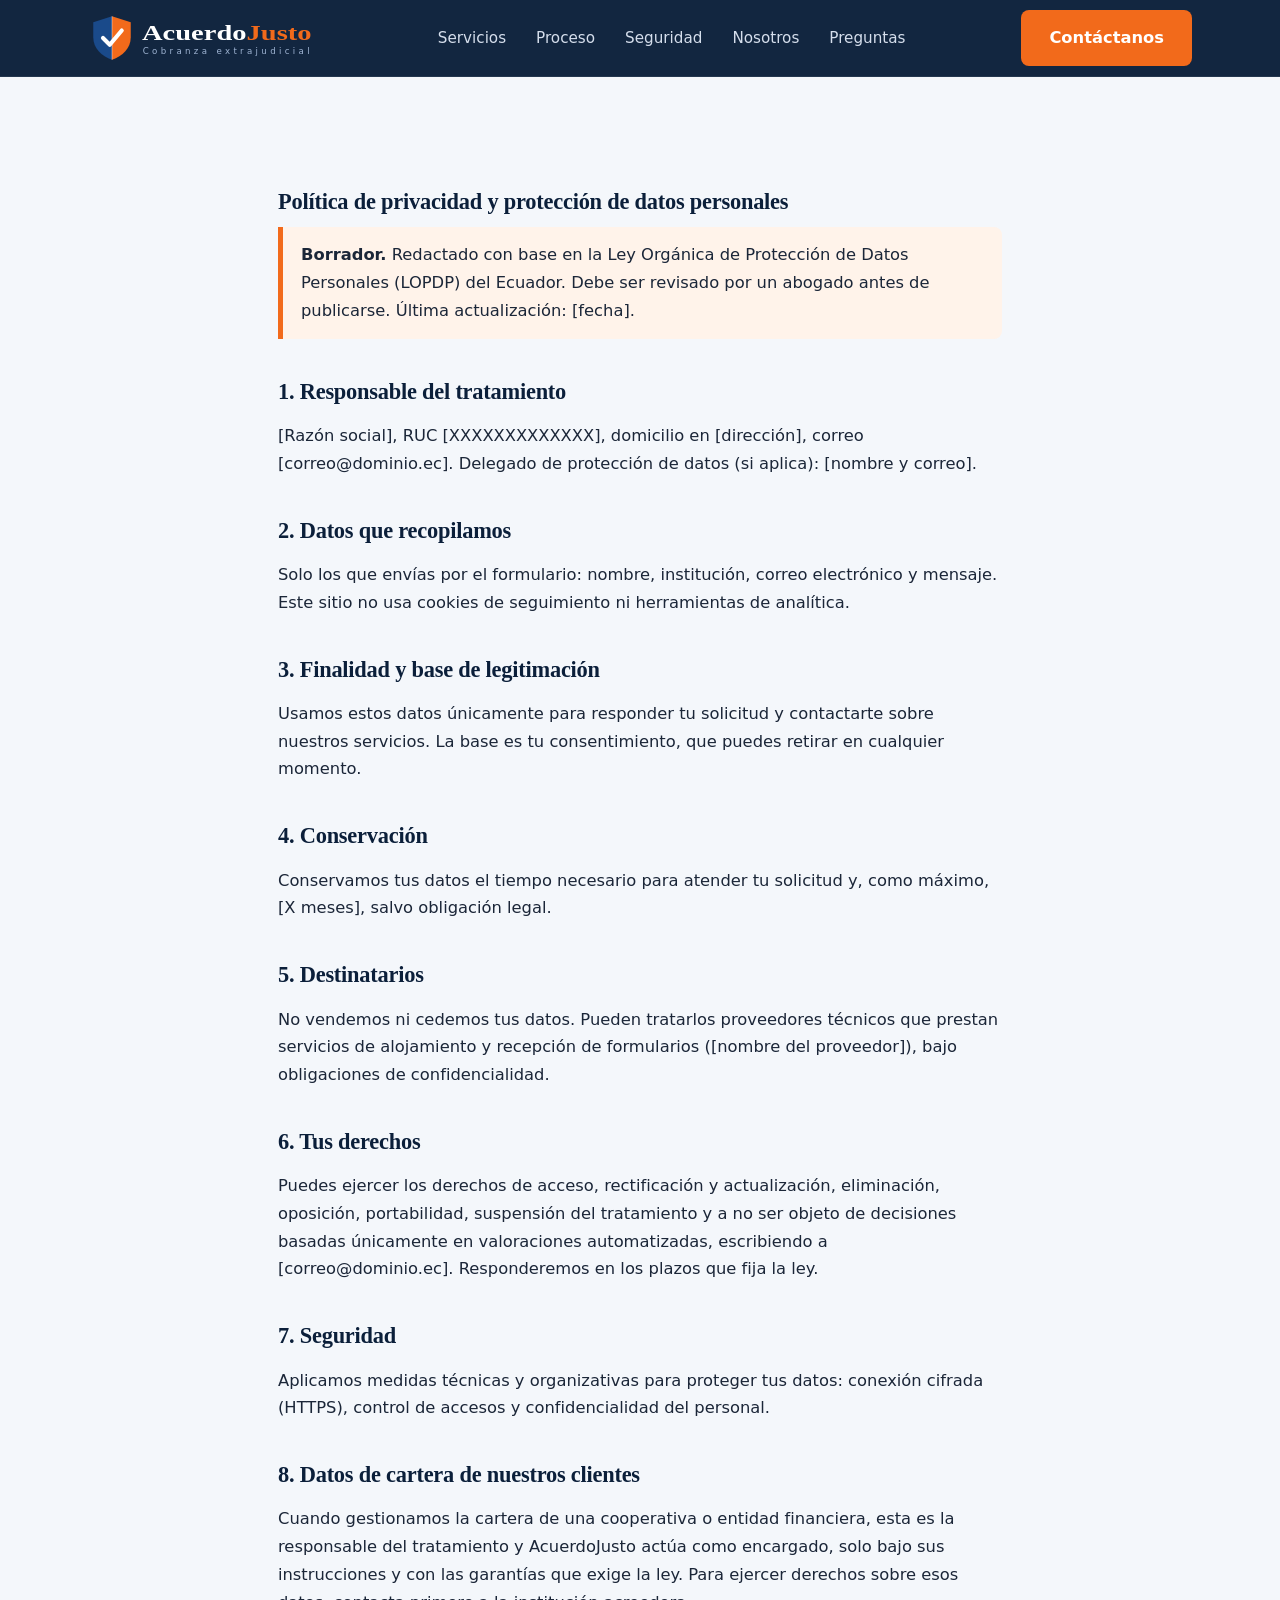
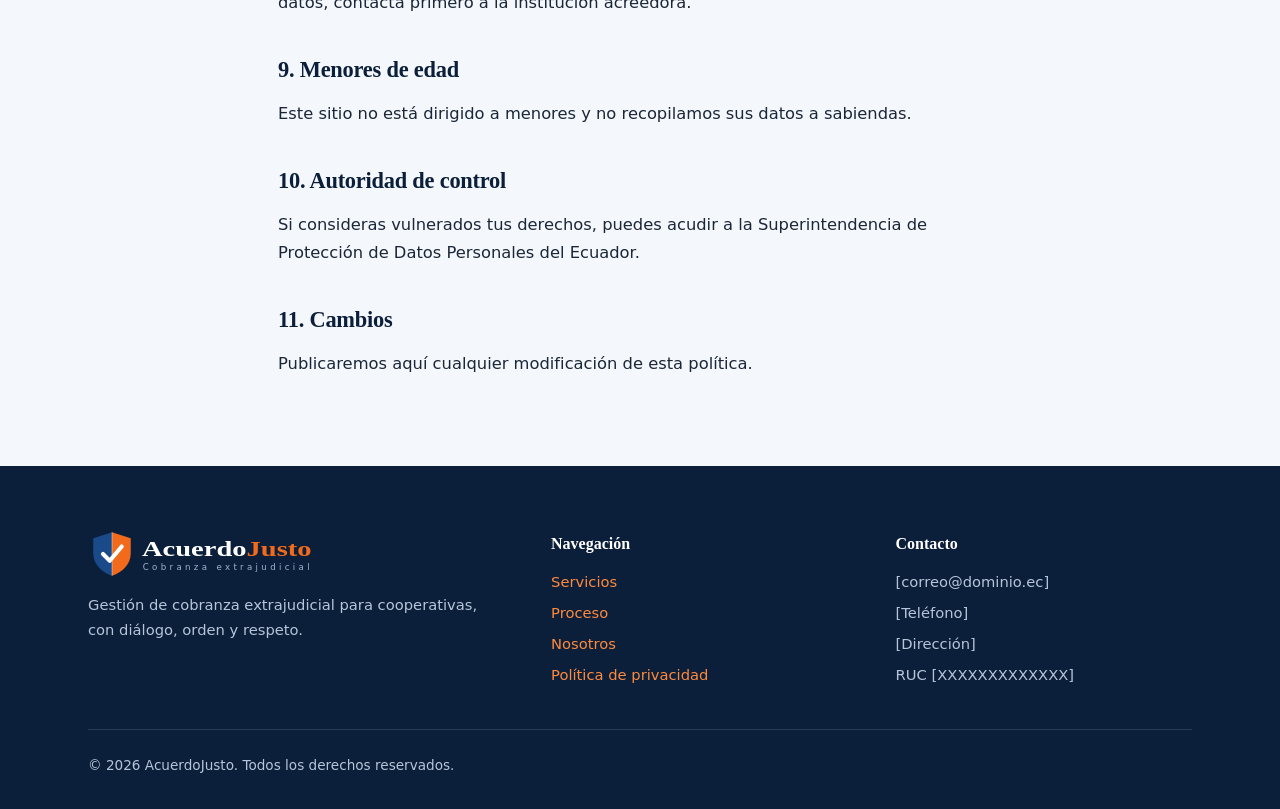
==== privacidad.html @ a8694ea5 "Publicar sitio INFORCOBRO Co-authored-by: Copilot <223556219+Copilot@users.noreply.github.com>" ====
<!doctype html>
<html lang="es">
  <head>
    <meta charset="utf-8" />
    <meta
      name="viewport"
      content="width=device-width, initial-scale=1, viewport-fit=cover"
    />
    <meta
      http-equiv="Content-Security-Policy"
      content="default-src 'none'; style-src 'self'; script-src 'self'; img-src 'self' data:; connect-src 'self' https://formspree.io; form-action https://formspree.io; base-uri 'none'"
    />
    <meta name="referrer" content="no-referrer" />
    <link rel="icon" href="assets/logo-icon.svg" type="image/svg+xml" />
    <link rel="stylesheet" href="css/styles.css" />
    <title>Política de privacidad | AcuerdoJusto</title>
  </head>
  <body>
    <header class="top">
      <div class="w nav">
        <a href="index.html#inicio"
          ><img src="assets/logo.svg" alt="AcuerdoJusto"
        /></a>
        <ul>
          <li><a href="index.html#servicios">Servicios</a></li>
          <li><a href="index.html#proceso">Proceso</a></li>
          <li><a href="index.html#seguridad">Seguridad</a></li>
          <li><a href="index.html#nosotros">Nosotros</a></li>
          <li><a href="index.html#faq">Preguntas</a></li>
        </ul>
        <a class="btn" href="index.html#contacto">Contáctanos</a>
      </div>
    </header>
    <main class="legal">
      <h2>Política de privacidad y protección de datos personales</h2>
      <p class="note">
        <b>Borrador.</b> Redactado con base en la Ley Orgánica de Protección de
        Datos Personales (LOPDP) del Ecuador. Debe ser revisado por un abogado
        antes de publicarse. Última actualización: [fecha].
      </p>
      <h2>1. Responsable del tratamiento</h2>
      <p>
        [Razón social], RUC [XXXXXXXXXXXXX], domicilio en [dirección], correo
        [correo@dominio.ec]. Delegado de protección de datos (si aplica):
        [nombre y correo].
      </p>
      <h2>2. Datos que recopilamos</h2>
      <p>
        Solo los que envías por el formulario: nombre, institución, correo
        electrónico y mensaje. Este sitio no usa cookies de seguimiento ni
        herramientas de analítica.
      </p>
      <h2>3. Finalidad y base de legitimación</h2>
      <p>
        Usamos estos datos únicamente para responder tu solicitud y contactarte
        sobre nuestros servicios. La base es tu consentimiento, que puedes
        retirar en cualquier momento.
      </p>
      <h2>4. Conservación</h2>
      <p>
        Conservamos tus datos el tiempo necesario para atender tu solicitud y,
        como máximo, [X meses], salvo obligación legal.
      </p>
      <h2>5. Destinatarios</h2>
      <p>
        No vendemos ni cedemos tus datos. Pueden tratarlos proveedores técnicos
        que prestan servicios de alojamiento y recepción de formularios ([nombre
        del proveedor]), bajo obligaciones de confidencialidad.
      </p>
      <h2>6. Tus derechos</h2>
      <p>
        Puedes ejercer los derechos de acceso, rectificación y actualización,
        eliminación, oposición, portabilidad, suspensión del tratamiento y a no
        ser objeto de decisiones basadas únicamente en valoraciones
        automatizadas, escribiendo a [correo@dominio.ec]. Responderemos en los
        plazos que fija la ley.
      </p>
      <h2>7. Seguridad</h2>
      <p>
        Aplicamos medidas técnicas y organizativas para proteger tus datos:
        conexión cifrada (HTTPS), control de accesos y confidencialidad del
        personal.
      </p>
      <h2>8. Datos de cartera de nuestros clientes</h2>
      <p>
        Cuando gestionamos la cartera de una cooperativa o entidad financiera,
        esta es la responsable del tratamiento y AcuerdoJusto actúa como
        encargado, solo bajo sus instrucciones y con las garantías que exige la
        ley. Para ejercer derechos sobre esos datos, contacta primero a la
        institución acreedora.
      </p>
      <h2>9. Menores de edad</h2>
      <p>
        Este sitio no está dirigido a menores y no recopilamos sus datos a
        sabiendas.
      </p>
      <h2>10. Autoridad de control</h2>
      <p>
        Si consideras vulnerados tus derechos, puedes acudir a la
        Superintendencia de Protección de Datos Personales del Ecuador.
      </p>
      <h2>11. Cambios</h2>
      <p>Publicaremos aquí cualquier modificación de esta política.</p>
    </main>
    <footer>
      <div class="w">
        <div class="fg">
          <div>
            <img src="assets/logo.svg" alt="AcuerdoJusto" />
            <p>
              Gestión de cobranza extrajudicial para cooperativas, con diálogo,
              orden y respeto.
            </p>
          </div>
          <div>
            <h4>Navegación</h4>
            <p><a href="index.html#servicios">Servicios</a></p>
            <p><a href="index.html#proceso">Proceso</a></p>
            <p><a href="index.html#nosotros">Nosotros</a></p>
            <p><a href="privacidad.html">Política de privacidad</a></p>
          </div>
          <div>
            <h4>Contacto</h4>
            <p>[correo@dominio.ec]</p>
            <p>[Teléfono]</p>
            <p>[Dirección]</p>
            <p>RUC [XXXXXXXXXXXXX]</p>
          </div>
        </div>
        <div class="copy">
          © 2026 AcuerdoJusto. Todos los derechos reservados.
        </div>
      </div>
    </footer>
  </body>
</html>
---- css/styles.css ----
:root {
  --navy: #0b1f3a;
  --navy2: #12305a;
  --blue: #1a4a8a;
  --or: #f26a1b;
  --or2: #ff8a3d;
  --bg: #f4f7fb;
  --tx: #1b2638;
  --mu: #5a6679;
  --bd: #dce3ee;
  --serif: Georgia, "Times New Roman", serif;
  --sans: system-ui, -apple-system, "Segoe UI", Roboto, sans-serif;
  --sh: 0 14px 40px rgba(11, 31, 58, 0.12);
}
* {
  box-sizing: border-box;
}
html {
  scroll-behavior: smooth;
  scroll-padding-top: 84px;
}
body {
  margin: 0;
  font: 1.02rem/1.7 var(--sans);
  background: var(--bg);
  color: var(--tx);
}
h1,
h2,
h3 {
  font-family: var(--serif);
  line-height: 1.2;
  margin: 0 0 0.5em;
}
h2 {
  font-size: clamp(1.8rem, 3.2vw, 2.5rem);
  color: var(--navy);
  letter-spacing: -0.01em;
}
a {
  color: inherit;
}
.w {
  max-width: 1160px;
  margin: auto;
  padding: 0 28px;
}
:focus-visible {
  outline: 3px solid var(--or2);
  outline-offset: 2px;
}
.sprite {
  position: absolute;
  width: 0;
  height: 0;
  overflow: hidden;
}
.ic {
  width: 24px;
  height: 24px;
  fill: none;
  stroke: currentColor;
  stroke-width: 1.8;
  stroke-linecap: round;
  stroke-linejoin: round;
  flex: none;
}
.top {
  position: sticky;
  top: 0;
  z-index: 20;
  background: rgba(11, 31, 58, 0.97);
  border-bottom: 1px solid rgba(255, 255, 255, 0.08);
  padding-top: env(safe-area-inset-top, 0);
}
.nav {
  display: flex;
  align-items: center;
  justify-content: space-between;
  height: 76px;
}
.nav img {
  height: 48px;
  display: block;
}
.nav ul {
  display: flex;
  gap: 30px;
  list-style: none;
  margin: 0;
  padding: 0;
}
.nav ul a {
  color: #d5deec;
  text-decoration: none;
  font-size: 0.95rem;
}
.nav ul a:hover {
  color: var(--or2);
}
.btn {
  display: inline-flex;
  align-items: center;
  gap: 8px;
  background: var(--or);
  color: #fff;
  padding: 14px 28px;
  border-radius: 8px;
  border: 0;
  text-decoration: none;
  cursor: pointer;
  font: inherit;
  font-weight: 700;
  transition:
    background 0.2s,
    transform 0.2s;
}
.btn:hover {
  background: var(--or2);
  transform: translateY(-1px);
}
.btn.ghost {
  background: none;
  border: 2px solid rgba(255, 255, 255, 0.7);
  padding: 12px 26px;
}
.btn.ghost:hover {
  background: rgba(255, 255, 255, 0.1);
}
.btn.white {
  background: #fff;
  color: var(--navy);
}
.btn.white:hover {
  background: #fff1e7;
}
.hero {
  background:
    url(../assets/pattern.svg),
    radial-gradient(circle at 80% 30%, var(--blue), transparent 55%),
    linear-gradient(160deg, var(--navy), var(--navy2));
  color: #fff;
  padding: 32px 0 150px;
}
.hero .w {
  display: grid;
  grid-template-columns: 1.05fr 0.95fr;
  gap: 56px;
  align-items: center;
}
.hero h1 {
  font-size: clamp(2.3rem, 5vw, 3.6rem);
  margin-bottom: 0.45em;
}
.hero p {
  color: #cfdaeb;
  font-size: 1.12rem;
  max-width: 540px;
  margin: 0 0 30px;
}
.hero .btn {
  margin: 0 14px 12px 0;
}
.hero img {
  width: 100%;
  height: auto;
  display: block;
}
.trust {
  margin-top: -76px;
  position: relative;
  z-index: 2;
}
.trust ul {
  list-style: none;
  margin: 0;
  padding: 30px 36px;
  background: #fff;
  border-radius: 14px;
  box-shadow: var(--sh);
  display: grid;
  grid-template-columns: repeat(4, 1fr);
  gap: 28px;
}
.trust li {
  display: flex;
  gap: 14px;
  align-items: flex-start;
}
.trust .ic {
  color: var(--or);
  width: 34px;
  height: 34px;
}
.trust b {
  display: block;
  font-family: var(--serif);
  color: var(--navy);
  font-size: 1.05rem;
}
.trust span {
  font-size: 0.88rem;
  color: var(--mu);
  line-height: 1.4;
  display: block;
}
section {
  padding: 104px 0;
}
.alt {
  background: #fff;
}
.sub {
  color: var(--mu);
  max-width: 640px;
  margin: 0 0 56px;
  font-size: 1.06rem;
}
.grid3 {
  display: grid;
  grid-template-columns: repeat(3, 1fr);
  gap: 40px 36px;
}
.tile {
  width: 56px;
  height: 56px;
  border-radius: 14px;
  background: var(--navy);
  color: var(--or2);
  display: grid;
  place-items: center;
  margin-bottom: 18px;
}
.tile .ic {
  width: 28px;
  height: 28px;
}
.item h3 {
  font-size: 1.2rem;
  color: var(--navy);
  margin: 0 0 6px;
}
.item p {
  margin: 0;
  color: var(--mu);
}
.item {
  padding-top: 22px;
  border-top: 3px solid var(--bd);
  transition: border-color 0.2s;
}
.item:hover {
  border-color: var(--or);
}
.steps {
  display: grid;
  grid-template-columns: repeat(5, 1fr);
  gap: 20px;
  counter-reset: s;
}
.steps > div {
  position: relative;
}
.steps .tile {
  position: relative;
  border-radius: 50%;
  width: 72px;
  height: 72px;
  background: var(--navy);
  margin-bottom: 22px;
}
.steps .tile::after {
  counter-increment: s;
  content: counter(s);
  position: absolute;
  top: -4px;
  right: -4px;
  width: 26px;
  height: 26px;
  border-radius: 50%;
  background: var(--or);
  color: #fff;
  font: 700 0.8rem var(--sans);
  display: grid;
  place-items: center;
  border: 2px solid #fff;
}
.steps > div:not(:last-child)::after {
  content: "";
  position: absolute;
  top: 36px;
  left: 88px;
  right: -6px;
  height: 2px;
  background: repeating-linear-gradient(
    90deg,
    var(--or) 0 6px,
    transparent 6px 12px
  );
}
.steps h3 {
  font-size: 1.08rem;
  color: var(--navy);
  margin: 0 0 6px;
}
.steps p {
  margin: 0;
  font-size: 0.93rem;
  color: var(--mu);
}
.sec {
  background:
    url(../assets/pattern.svg),
    linear-gradient(160deg, var(--navy), var(--navy2));
  color: #fff;
}
.sec h2 {
  color: #fff;
}
.sec .sub {
  color: #cfdaeb;
}
.sec .item {
  border-top-color: rgba(255, 255, 255, 0.18);
}
.sec .item:hover {
  border-color: var(--or2);
}
.sec .tile {
  background: rgba(242, 106, 27, 0.14);
  border: 1px solid rgba(255, 138, 61, 0.5);
  border-radius: 50%;
}
.sec .item h3 {
  color: #fff;
}
.sec .item p {
  color: #cfdaeb;
}
.about {
  display: grid;
  grid-template-columns: 0.9fr 1.1fr;
  gap: 64px;
  align-items: center;
  margin-bottom: 80px;
}
.about img {
  width: 100%;
  height: auto;
  border-radius: 18px;
  box-shadow: var(--sh);
  display: block;
}
.about p {
  margin: 0 0 18px;
  color: var(--mu);
}
.mv {
  display: grid;
  grid-template-columns: 1fr 1fr;
  gap: 24px;
  margin-top: 28px;
}
.mv div {
  background: #fff;
  border-radius: 14px;
  padding: 24px;
  box-shadow: var(--sh);
  border-top: 4px solid var(--or);
}
.mv h3 {
  font-size: 1.1rem;
  color: var(--navy);
}
.mv p {
  font-size: 0.95rem;
  margin: 0;
}
.vals {
  display: grid;
  grid-template-columns: repeat(5, 1fr);
  gap: 20px;
  margin: 0 0 80px;
  padding: 0;
  list-style: none;
}
.vals li {
  text-align: center;
  font-weight: 700;
  color: var(--navy);
}
.vals .tile {
  margin: 0 auto 12px;
  border-radius: 50%;
}
.team {
  display: grid;
  grid-template-columns: repeat(4, 1fr);
  gap: 32px;
  text-align: center;
}
.av {
  width: 104px;
  height: 104px;
  margin: 0 auto 16px;
  border-radius: 50%;
  background: linear-gradient(145deg, var(--blue), var(--navy));
  color: #fff;
  display: grid;
  place-items: center;
  font: 700 1.6rem var(--serif);
  border: 4px solid #fff;
  box-shadow:
    0 0 0 3px var(--or),
    var(--sh);
}
.team h3 {
  font-size: 1.08rem;
  margin: 0;
  color: var(--navy);
}
.team p {
  margin: 4px 0 0;
  color: var(--mu);
  font-size: 0.92rem;
}
.gap {
  margin-top: 0;
  margin-bottom: 40px;
}
.cta {
  background: linear-gradient(120deg, #d9500a, var(--or) 45%, var(--or2));
  color: #fff;
  padding: 72px 0;
}
.cta .w {
  display: flex;
  align-items: center;
  justify-content: space-between;
  gap: 32px;
  flex-wrap: wrap;
}
.cta h2 {
  color: #fff;
  margin: 0 0 8px;
}
.cta p {
  margin: 0;
  max-width: 560px;
  color: #fff1e7;
}
details {
  border-top: 1px solid var(--bd);
  padding: 20px 0;
}
details:last-of-type {
  border-bottom: 1px solid var(--bd);
}
summary {
  cursor: pointer;
  font: 700 1.1rem var(--serif);
  color: var(--navy);
}
details p {
  color: var(--mu);
  margin: 12px 0 0;
  max-width: 720px;
}
.faq {
  max-width: 820px;
}
.contact {
  display: grid;
  grid-template-columns: 0.85fr 1.15fr;
  gap: 64px;
  align-items: start;
}
.info {
  list-style: none;
  margin: 0;
  padding: 0;
  display: grid;
  gap: 22px;
}
.info li {
  display: flex;
  gap: 16px;
  align-items: center;
}
.info .tile {
  margin: 0;
  width: 48px;
  height: 48px;
}
.info b {
  display: block;
  color: var(--navy);
}
.info span {
  color: var(--mu);
  font-size: 0.95rem;
}
form {
  display: grid;
  gap: 14px;
  background: #fff;
  padding: 36px;
  border-radius: 16px;
  box-shadow: var(--sh);
}
input,
textarea {
  width: 100%;
  padding: 14px;
  border: 1px solid var(--bd);
  border-radius: 8px;
  font: inherit;
  background: var(--bg);
}
input:focus,
textarea:focus {
  outline: 2px solid var(--or);
  background: #fff;
}
.chk {
  display: flex;
  gap: 10px;
  align-items: flex-start;
  font-size: 0.88rem;
  color: var(--mu);
}
.chk input {
  width: auto;
  margin-top: 6px;
}
.hp {
  position: absolute;
  left: -9999px;
}
#msg {
  font-weight: 600;
  color: var(--or);
}
footer {
  background: var(--navy);
  color: #b7c5da;
  padding: 64px 0 32px;
  font-size: 0.92rem;
}
footer a {
  color: var(--or2);
  text-decoration: none;
}
footer img {
  height: 48px;
  display: block;
  margin-bottom: 14px;
}
.fg {
  display: grid;
  grid-template-columns: 1.4fr 1fr 1fr;
  gap: 48px;
  padding-bottom: 36px;
  border-bottom: 1px solid rgba(255, 255, 255, 0.12);
}
.fg h4 {
  font-family: var(--serif);
  color: #fff;
  margin: 0 0 12px;
  font-size: 1rem;
}
.fg p {
  margin: 0 0 6px;
}
.copy {
  padding-top: 24px;
  font-size: 0.85rem;
}
.legal {
  max-width: 780px;
  margin: auto;
  padding: 72px 28px;
}
.legal h2 {
  margin-top: 1.8em;
  font-size: 1.4rem;
}
.note {
  background: #fff3ea;
  border-left: 5px solid var(--or);
  padding: 14px 18px;
  margin: 0 0 24px;
  border-radius: 0 8px 8px 0;
}
#bot {
  position: fixed;
  right: 20px;
  bottom: calc(20px + env(safe-area-inset-bottom, 0));
  z-index: 30;
}
#bt {
  width: 60px;
  height: 60px;
  border-radius: 50%;
  background: var(--or);
  color: #fff;
  border: 0;
  cursor: pointer;
  box-shadow: 0 8px 22px rgba(0, 0, 0, 0.35);
  display: grid;
  place-items: center;
}
#bt .ic {
  width: 28px;
  height: 28px;
}
#bw {
  display: none;
  position: absolute;
  right: 0;
  bottom: 74px;
  width: min(360px, calc(100vw - 40px));
  background: #fff;
  border: 1px solid var(--bd);
  border-radius: 14px;
  overflow: hidden;
  box-shadow: 0 16px 40px rgba(0, 0, 0, 0.3);
}
#bw.open {
  display: block;
}
.bh {
  background: var(--navy);
  color: #fff;
  padding: 14px 18px;
  font-weight: 700;
}
#bm {
  height: 260px;
  overflow: auto;
  padding: 14px;
  display: flex;
  flex-direction: column;
  gap: 8px;
  font-size: 0.92rem;
}
.m {
  padding: 10px 14px;
  border-radius: 12px;
  max-width: 88%;
}
.m.b {
  background: var(--bg);
}
.m.b {
  align-self: flex-start;
}
.m.u {
  background: var(--or);
  color: #fff;
  align-self: flex-end;
}
#bq {
  display: flex;
  flex-wrap: wrap;
  gap: 6px;
  padding: 10px 12px;
  border-top: 1px solid var(--bd);
}
#bq button {
  background: #fff;
  border: 1px solid var(--or);
  color: var(--navy);
  border-radius: 16px;
  padding: 5px 11px;
  font-size: 0.8rem;
  cursor: pointer;
}
#bf {
  display: flex;
  border-top: 1px solid var(--bd);
}
#bf input {
  border: 0;
  border-radius: 0;
  background: #fff;
}
#bf button {
  border: 0;
  background: var(--navy);
  color: #fff;
  padding: 0 18px;
  cursor: pointer;
}
@media (max-width: 900px) {
  .nav ul {
    display: none;
  }
  .hero {
    padding: 72px 0 120px;
  }
  .hero .w,
  .about,
  .contact,
  .mv,
  .fg {
    grid-template-columns: 1fr;
    gap: 40px;
  }
  .hero img {
    max-width: 420px;
    margin: auto;
  }
  .trust ul,
  .grid3 {
    grid-template-columns: 1fr 1fr;
  }
  .steps,
  .vals {
    grid-template-columns: 1fr 1fr;
  }
  .steps > div::after {
    display: none;
  }
  .team {
    grid-template-columns: 1fr 1fr;
  }
  section {
    padding: 72px 0;
  }
}
@media (max-width: 560px) {
  .trust ul,
  .grid3,
  .steps,
  .vals,
  .team {
    grid-template-columns: 1fr;
  }
  .w {
    padding: 0 20px;
  }
  form {
    padding: 24px;
  }
}
@media (prefers-reduced-motion: reduce) {
  html {
    scroll-behavior: auto;
  }
  * {
    transition: none !important;
  }
}
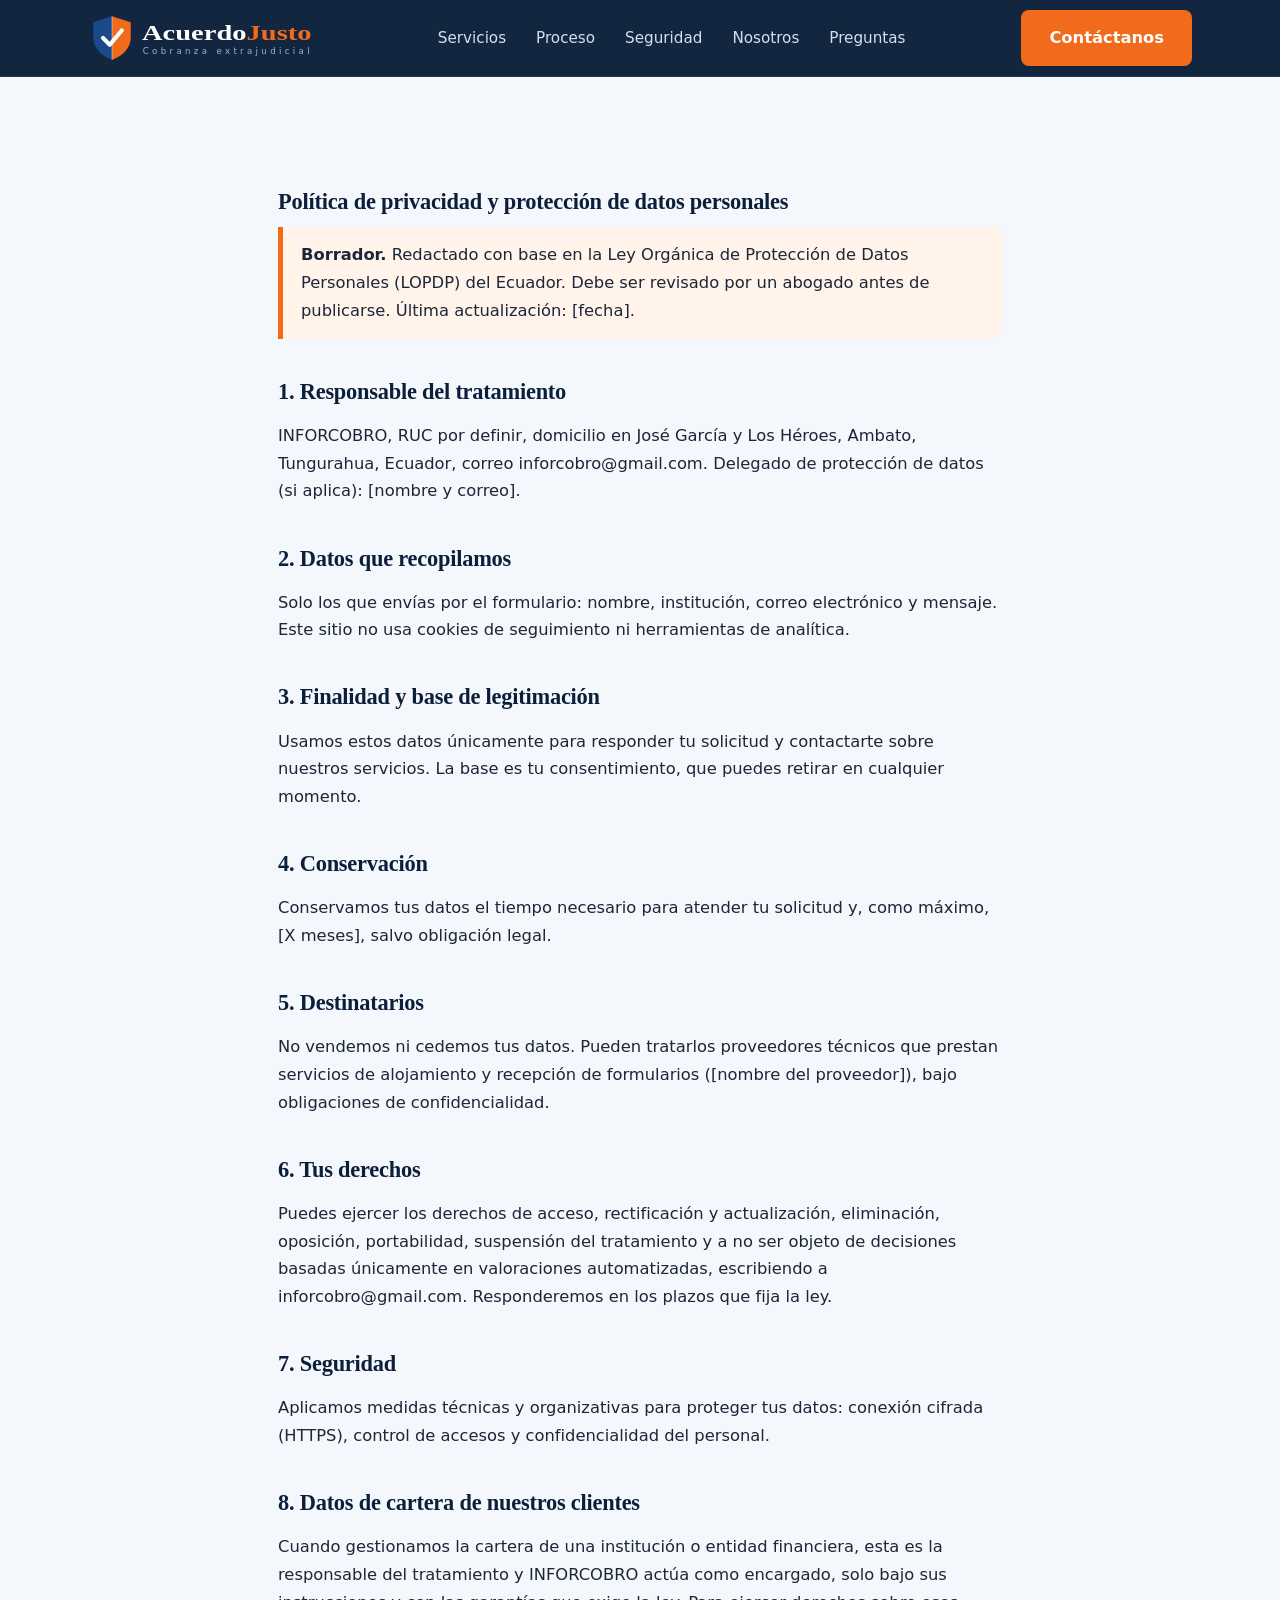
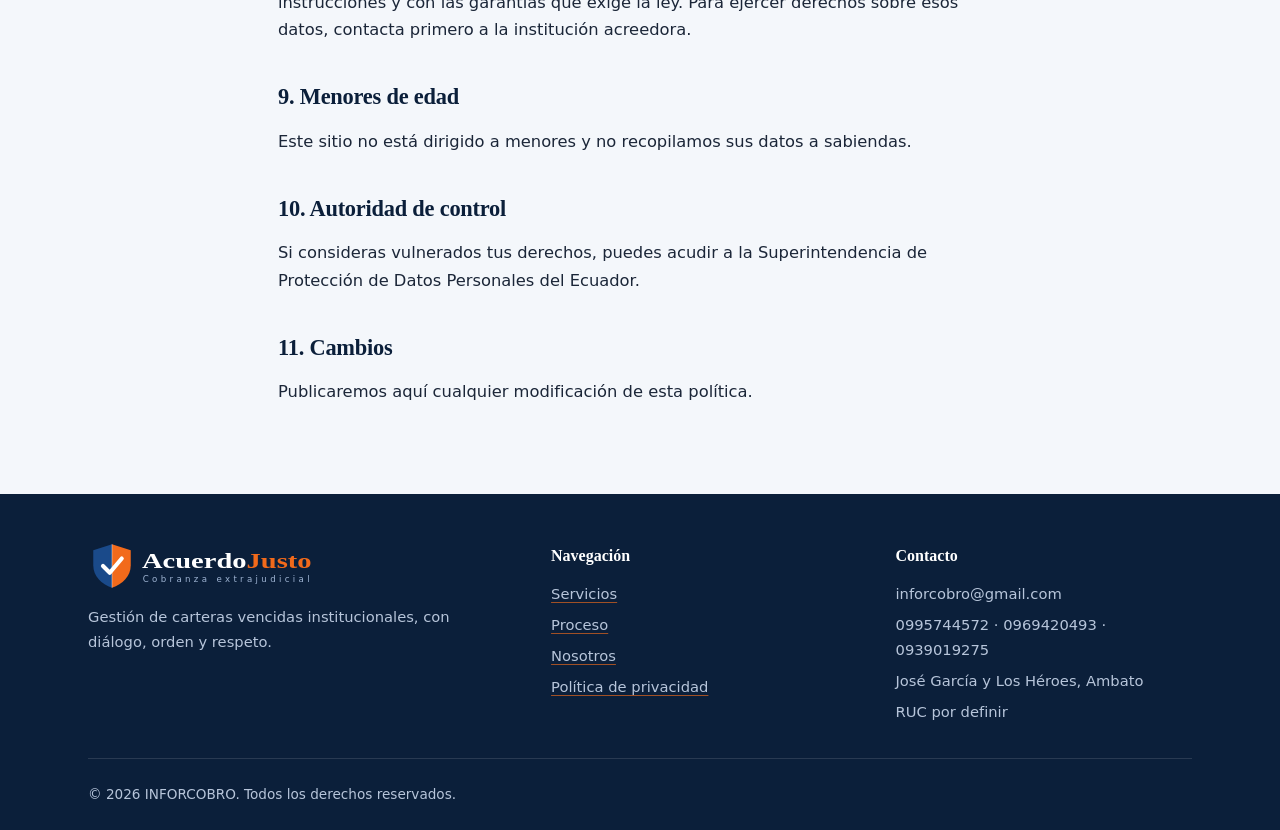
==== commit 5d8db7d9: "Mejorar enlaces y espaciado del sitio Co-authored-by: Copilot <223556219+Copilot@users.noreply.githu" ====
--- a/privacidad.html
+++ b/privacidad.html
@@ -13,13 +13,13 @@
     <meta name="referrer" content="no-referrer" />
     <link rel="icon" href="assets/logo-icon.svg" type="image/svg+xml" />
     <link rel="stylesheet" href="css/styles.css" />
-    <title>Política de privacidad | AcuerdoJusto</title>
+    <title>Política de privacidad | INFORCOBRO</title>
   </head>
   <body>
     <header class="top">
       <div class="w nav">
         <a href="index.html#inicio"
-          ><img src="assets/logo.svg" alt="AcuerdoJusto"
+          ><img src="assets/logo.svg" alt="INFORCOBRO"
         /></a>
         <ul>
           <li><a href="index.html#servicios">Servicios</a></li>
@@ -40,8 +40,8 @@
       </p>
       <h2>1. Responsable del tratamiento</h2>
       <p>
-        [Razón social], RUC [XXXXXXXXXXXXX], domicilio en [dirección], correo
-        [correo@dominio.ec]. Delegado de protección de datos (si aplica):
+        INFORCOBRO, RUC por definir, domicilio en José García y Los Héroes,
+        Ambato, Tungurahua, Ecuador, correo inforcobro@gmail.com. Delegado de protección de datos (si aplica):
         [nombre y correo].
       </p>
       <h2>2. Datos que recopilamos</h2>
@@ -72,7 +72,7 @@
         Puedes ejercer los derechos de acceso, rectificación y actualización,
         eliminación, oposición, portabilidad, suspensión del tratamiento y a no
         ser objeto de decisiones basadas únicamente en valoraciones
-        automatizadas, escribiendo a [correo@dominio.ec]. Responderemos en los
+        automatizadas,         escribiendo a inforcobro@gmail.com. Responderemos en los
         plazos que fija la ley.
       </p>
       <h2>7. Seguridad</h2>
@@ -83,8 +83,8 @@
       </p>
       <h2>8. Datos de cartera de nuestros clientes</h2>
       <p>
-        Cuando gestionamos la cartera de una cooperativa o entidad financiera,
-        esta es la responsable del tratamiento y AcuerdoJusto actúa como
+        Cuando gestionamos la cartera de una institución o entidad financiera,
+        esta es la responsable del tratamiento y INFORCOBRO actúa como
         encargado, solo bajo sus instrucciones y con las garantías que exige la
         ley. Para ejercer derechos sobre esos datos, contacta primero a la
         institución acreedora.
@@ -106,9 +106,9 @@
       <div class="w">
         <div class="fg">
           <div>
-            <img src="assets/logo.svg" alt="AcuerdoJusto" />
+            <img src="assets/logo.svg" alt="INFORCOBRO" />
             <p>
-              Gestión de cobranza extrajudicial para cooperativas, con diálogo,
+              Gestión de carteras vencidas institucionales, con diálogo,
               orden y respeto.
             </p>
           </div>
@@ -121,14 +121,14 @@
           </div>
           <div>
             <h4>Contacto</h4>
-            <p>[correo@dominio.ec]</p>
-            <p>[Teléfono]</p>
-            <p>[Dirección]</p>
-            <p>RUC [XXXXXXXXXXXXX]</p>
+            <p>inforcobro@gmail.com</p>
+            <p>0995744572 · 0969420493 · 0939019275</p>
+            <p>José García y Los Héroes, Ambato</p>
+            <p>RUC por definir</p>
           </div>
         </div>
         <div class="copy">
-          © 2026 AcuerdoJusto. Todos los derechos reservados.
+          © 2026 INFORCOBRO. Todos los derechos reservados.
         </div>
       </div>
     </footer>
--- a/css/styles.css
+++ b/css/styles.css
@@ -140,7 +140,7 @@
     radial-gradient(circle at 80% 30%, var(--blue), transparent 55%),
     linear-gradient(160deg, var(--navy), var(--navy2));
   color: #fff;
-  padding: 32px 0 150px;
+  padding: 28px 0 110px;
 }
 .hero .w {
   display: grid;
@@ -167,7 +167,7 @@
   display: block;
 }
 .trust {
-  margin-top: -76px;
+  margin-top: -56px;
   position: relative;
   z-index: 2;
 }
@@ -205,7 +205,7 @@
   display: block;
 }
 section {
-  padding: 104px 0;
+  padding: 72px 0;
 }
 .alt {
   background: #fff;
@@ -213,13 +213,13 @@
 .sub {
   color: var(--mu);
   max-width: 640px;
-  margin: 0 0 56px;
+  margin: 0 0 36px;
   font-size: 1.06rem;
 }
 .grid3 {
   display: grid;
   grid-template-columns: repeat(3, 1fr);
-  gap: 40px 36px;
+  gap: 28px 28px;
 }
 .tile {
   width: 56px;
@@ -340,9 +340,9 @@
 .about {
   display: grid;
   grid-template-columns: 0.9fr 1.1fr;
-  gap: 64px;
+  gap: 44px;
   align-items: center;
-  margin-bottom: 80px;
+  margin-bottom: 48px;
 }
 .about img {
   width: 100%;
@@ -359,12 +359,12 @@
   display: grid;
   grid-template-columns: 1fr 1fr;
   gap: 24px;
-  margin-top: 28px;
+  margin-top: 22px;
 }
 .mv div {
   background: #fff;
   border-radius: 14px;
-  padding: 24px;
+  padding: 20px;
   box-shadow: var(--sh);
   border-top: 4px solid var(--or);
 }
@@ -380,7 +380,7 @@
   display: grid;
   grid-template-columns: repeat(5, 1fr);
   gap: 20px;
-  margin: 0 0 80px;
+  margin: 0 0 48px;
   padding: 0;
   list-style: none;
 }
@@ -431,7 +431,7 @@
 .cta {
   background: linear-gradient(120deg, #d9500a, var(--or) 45%, var(--or2));
   color: #fff;
-  padding: 72px 0;
+  padding: 52px 0;
 }
 .cta .w {
   display: flex;
@@ -451,7 +451,7 @@
 }
 details {
   border-top: 1px solid var(--bd);
-  padding: 20px 0;
+  padding: 16px 0;
 }
 details:last-of-type {
   border-bottom: 1px solid var(--bd);
@@ -472,7 +472,7 @@
 .contact {
   display: grid;
   grid-template-columns: 0.85fr 1.15fr;
-  gap: 64px;
+  gap: 44px;
   align-items: start;
 }
 .info {
@@ -480,7 +480,7 @@
   margin: 0;
   padding: 0;
   display: grid;
-  gap: 22px;
+  gap: 14px;
 }
 .info li {
   display: flex;
@@ -500,11 +500,24 @@
   color: var(--mu);
   font-size: 0.95rem;
 }
+.info span a,
+.whatsapp-links a,
+.fg a {
+  color: inherit;
+  text-decoration: underline;
+  text-decoration-color: rgba(242, 106, 27, 0.65);
+  text-underline-offset: 3px;
+}
+.whatsapp-links a:hover,
+.info span a:hover,
+.fg a:hover {
+  color: var(--or);
+}
 form {
   display: grid;
   gap: 14px;
   background: #fff;
-  padding: 36px;
+  padding: 28px;
   border-radius: 16px;
   box-shadow: var(--sh);
 }
@@ -544,7 +557,7 @@
 footer {
   background: var(--navy);
   color: #b7c5da;
-  padding: 64px 0 32px;
+  padding: 48px 0 24px;
   font-size: 0.92rem;
 }
 footer a {
@@ -560,7 +573,7 @@
   display: grid;
   grid-template-columns: 1.4fr 1fr 1fr;
   gap: 48px;
-  padding-bottom: 36px;
+  padding-bottom: 28px;
   border-bottom: 1px solid rgba(255, 255, 255, 0.12);
 }
 .fg h4 {
@@ -697,7 +710,7 @@
     display: none;
   }
   .hero {
-    padding: 72px 0 120px;
+    padding: 56px 0 88px;
   }
   .hero .w,
   .about,
@@ -711,6 +724,9 @@
     max-width: 420px;
     margin: auto;
   }
+  .trust {
+    margin-top: -40px;
+  }
   .trust ul,
   .grid3 {
     grid-template-columns: 1fr 1fr;
@@ -726,7 +742,19 @@
     grid-template-columns: 1fr 1fr;
   }
   section {
-    padding: 72px 0;
+    padding: 56px 0;
+  }
+  .sub {
+    margin-bottom: 28px;
+  }
+  .about {
+    margin-bottom: 36px;
+  }
+  .vals {
+    margin-bottom: 36px;
+  }
+  .cta {
+    padding: 40px 0;
   }
 }
 @media (max-width: 560px) {
